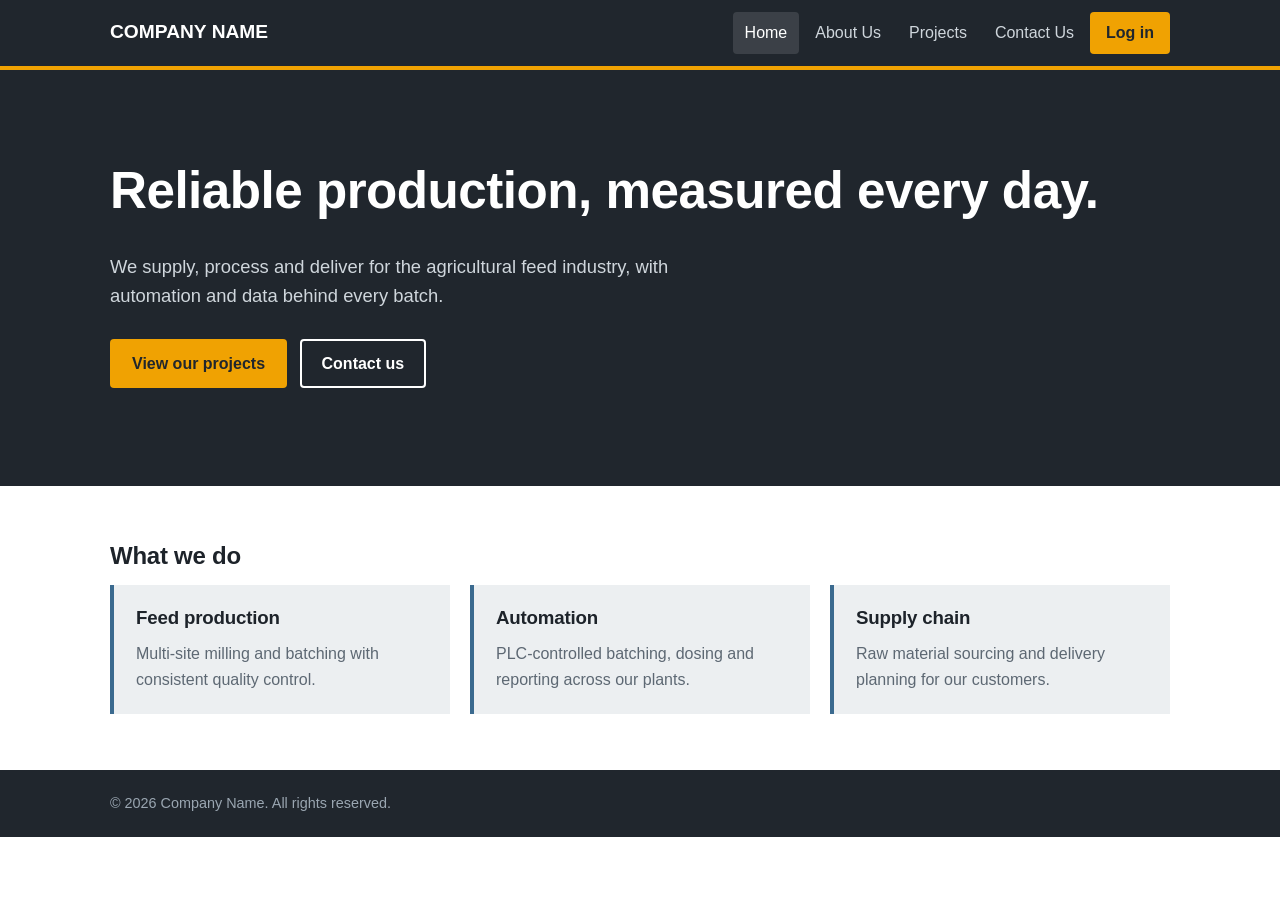
==== index.html @ 720a29c0 "Add files via upload" ====
<!DOCTYPE html>
<html lang="en">
<head>
  <meta charset="UTF-8">
  <meta name="viewport" content="width=device-width, initial-scale=1">
  <title>Home | Company Name</title>
  <link rel="stylesheet" href="css/style.css">
</head>
<body>
  <!-- Header, navigation and login window are added by js/main.js -->
  <div id="site-header"></div>

  <main>
    <section class="hero">
      <div class="container">
        <h1>Reliable production, measured every day.</h1>
        <p>We supply, process and deliver for the agricultural feed industry, with automation and data behind every batch.</p>
        <a class="btn btn-accent" href="projects.html">View our projects</a>
        <a class="btn btn-outline" href="contact.html">Contact us</a>
      </div>
    </section>

    <section class="section">
      <div class="container">
        <h2>What we do</h2>
        <div class="grid">
          <article class="card"><h3>Feed production</h3><p>Multi-site milling and batching with consistent quality control.</p></article>
          <article class="card"><h3>Automation</h3><p>PLC-controlled batching, dosing and reporting across our plants.</p></article>
          <article class="card"><h3>Supply chain</h3><p>Raw material sourcing and delivery planning for our customers.</p></article>
        </div>
      </div>
    </section>
  </main>

  <footer class="site-footer">
    <div class="container">&copy; <span id="year"></span> Company Name. All rights reserved.</div>
  </footer>

  <script src="js/login.js"></script>
  <script src="js/main.js"></script>
</body>
</html>
---- css/style.css ----
/* ===== Colours: change these to restyle the whole site ===== */
:root {
  --graphite: #20262d;
  --steel: #3b6a8f;
  --concrete: #eceff1;
  --amber: #f0a202;
  --white: #ffffff;
  --text: #1d232a;
  --muted: #5d6873;
  --line: #d3d9de;
}

* { box-sizing: border-box; }
body { margin: 0; font-family: "Segoe UI", "Helvetica Neue", Arial, sans-serif; color: var(--text); background: var(--white); line-height: 1.6; }
h1, h2, h3 { line-height: 1.2; margin: 0 0 .6em; letter-spacing: -.01em; }
h1 { font-size: clamp(2rem, 5vw, 3.2rem); }
a { color: var(--steel); }
.container { max-width: 1100px; margin: 0 auto; padding: 0 20px; }
.narrow { max-width: 720px; }
.section { padding: 56px 0; }
[hidden] { display: none !important; }

/* Header */
.site-header { background: var(--graphite); color: var(--white); border-bottom: 4px solid var(--amber); }
.header-inner { display: flex; align-items: center; justify-content: space-between; gap: 16px; flex-wrap: wrap; padding-top: 12px; padding-bottom: 12px; }
.logo { font-weight: 800; font-size: 1.2rem; color: var(--white); text-decoration: none; }
.nav { display: flex; align-items: center; gap: 4px; flex-wrap: wrap; }
.nav a { color: #cfd6dc; text-decoration: none; padding: 8px 12px; border-radius: 4px; }
.nav a:hover, .nav a.active { color: var(--white); background: rgba(255,255,255,.12); }
.nav .user { color: #9aa6b1; font-size: .85rem; margin-left: 8px; }

/* Buttons */
.btn { display: inline-block; padding: 10px 20px; border: 2px solid transparent; border-radius: 4px; font: inherit; font-weight: 600; cursor: pointer; text-decoration: none; }
.btn-accent { background: var(--amber); color: var(--graphite); }
.btn-accent:hover { background: #ffb81f; }
.btn-outline { border-color: var(--white); color: var(--white); background: transparent; }
.btn-outline:hover { background: rgba(255,255,255,.12); }
.btn-outline-dark { border-color: var(--graphite); color: var(--graphite); background: transparent; }
.btn-sm { padding: 6px 14px; }
:focus-visible { outline: 3px solid var(--amber); outline-offset: 2px; }

/* Hero and page titles */
.hero { background: var(--graphite); color: var(--white); padding: 90px 0; }
.hero p { max-width: 620px; font-size: 1.15rem; color: #cfd6dc; margin-bottom: 28px; }
.hero .btn { margin: 0 8px 8px 0; }
.page-title { background: var(--concrete); padding: 36px 0 20px; border-bottom: 1px solid var(--line); }
.page-title h1 { margin: 0; font-size: 2.2rem; }

/* Cards and grids */
.grid { display: grid; grid-template-columns: repeat(auto-fit, minmax(240px, 1fr)); gap: 20px; }
.card { background: var(--concrete); border-left: 4px solid var(--steel); padding: 22px; }
.card p { margin: 0; color: var(--muted); }
.two-col { display: grid; grid-template-columns: 1fr 1fr; gap: 40px; }

/* Forms */
.form label, .login-form label { display: block; margin-bottom: 14px; font-weight: 600; }
.form input, .form textarea, .login-form input, .filters input { display: block; width: 100%; padding: 10px; margin-top: 4px; border: 1px solid #aab4bd; border-radius: 4px; font: inherit; }
.error { color: #b3261e; margin: 0 0 12px; min-height: 1.2em; }

/* Login window */
dialog { border: 0; border-top: 4px solid var(--amber); border-radius: 4px; padding: 28px; width: min(380px, 92vw); }
dialog::backdrop { background: rgba(0,0,0,.55); }
.dialog-actions { display: flex; gap: 10px; }

/* Dashboard */
.notice { background: var(--concrete); padding: 14px 18px; border-left: 4px solid var(--amber); }
.notice.error-box { border-color: #b3261e; }
.filters { display: flex; gap: 14px; align-items: end; flex-wrap: wrap; margin-bottom: 20px; }
.filters label { font-weight: 600; font-size: .9rem; }
.kpis { display: grid; grid-template-columns: repeat(auto-fit, minmax(200px, 1fr)); gap: 16px; margin-bottom: 24px; }
.kpi { background: var(--graphite); color: var(--white); padding: 18px 20px; border-bottom: 4px solid var(--amber); }
.kpi-label { display: block; color: #9aa6b1; font-size: .85rem; }
.kpi-value { font-size: 1.7rem; font-weight: 800; }
.charts { display: grid; grid-template-columns: 2fr 1fr; gap: 20px; margin-bottom: 20px; }
.panel { border: 1px solid var(--line); padding: 18px; margin-bottom: 20px; }
.charts .panel { margin-bottom: 0; }
.panel.wide { grid-column: 1 / -1; }
.chart-box { position: relative; height: 300px; }
.table-wrap { overflow-x: auto; }
.table-wrap.tall { max-height: 420px; overflow-y: auto; }
table { width: 100%; border-collapse: collapse; font-size: .95rem; }
th, td { text-align: left; padding: 9px 12px; border-bottom: 1px solid var(--line); }
th { background: var(--concrete); position: sticky; top: 0; }
td.num, th.num { text-align: right; font-variant-numeric: tabular-nums; }
tfoot td { font-weight: 700; background: var(--concrete); }

.site-footer { background: var(--graphite); color: #9aa6b1; padding: 22px 0; font-size: .9rem; }

/* Mobile */
@media (max-width: 760px) {
  .two-col, .charts { grid-template-columns: 1fr; }
  .hero { padding: 60px 0; }
}
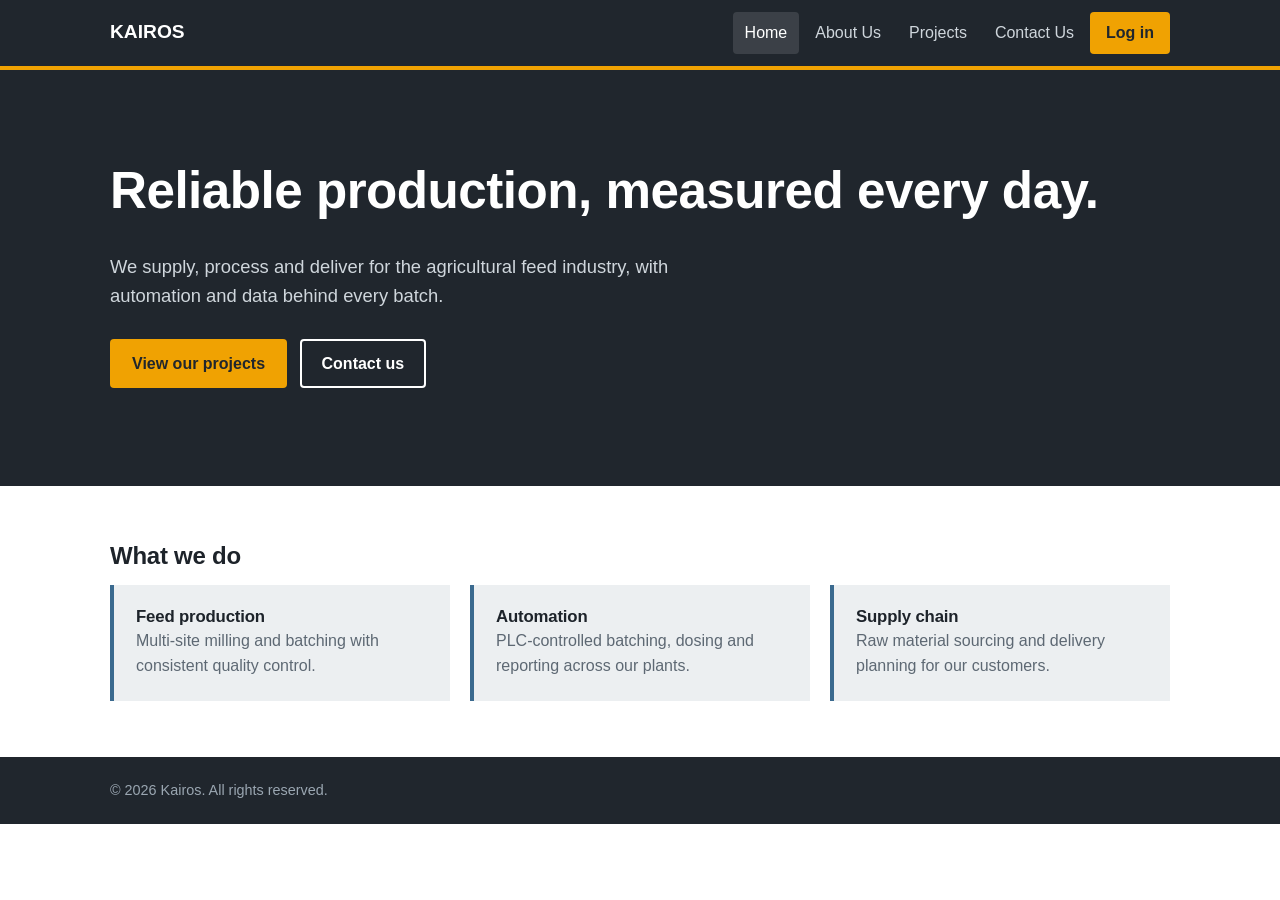
==== commit f7024f81: "Add files via upload" ====
--- a/index.html
+++ b/index.html
@@ -3,7 +3,7 @@
 <head>
   <meta charset="UTF-8">
   <meta name="viewport" content="width=device-width, initial-scale=1">
-  <title>Home | Company Name</title>
+  <title>Home | Kairos</title>
   <link rel="stylesheet" href="css/style.css">
 </head>
 <body>
@@ -33,7 +33,7 @@
   </main>
 
   <footer class="site-footer">
-    <div class="container">&copy; <span id="year"></span> Company Name. All rights reserved.</div>
+    <div class="container">&copy; <span id="year"></span> Kairos. All rights reserved.</div>
   </footer>
 
   <script src="js/login.js"></script>
--- a/css/style.css
+++ b/css/style.css
@@ -91,3 +91,9 @@
   .two-col, .charts { grid-template-columns: 1fr; }
   .hero { padding: 60px 0; }
 }
+
+/* About page: client site lists */
+.clients { background: #f7f8f9; border-top: 1px solid var(--line); }
+.site-list { margin: 0; padding-left: 18px; color: var(--muted); }
+.card h3 { font-size: 1.05rem; margin-bottom: 0; }
+.card h3 + .site-list { margin-top: 8px; }
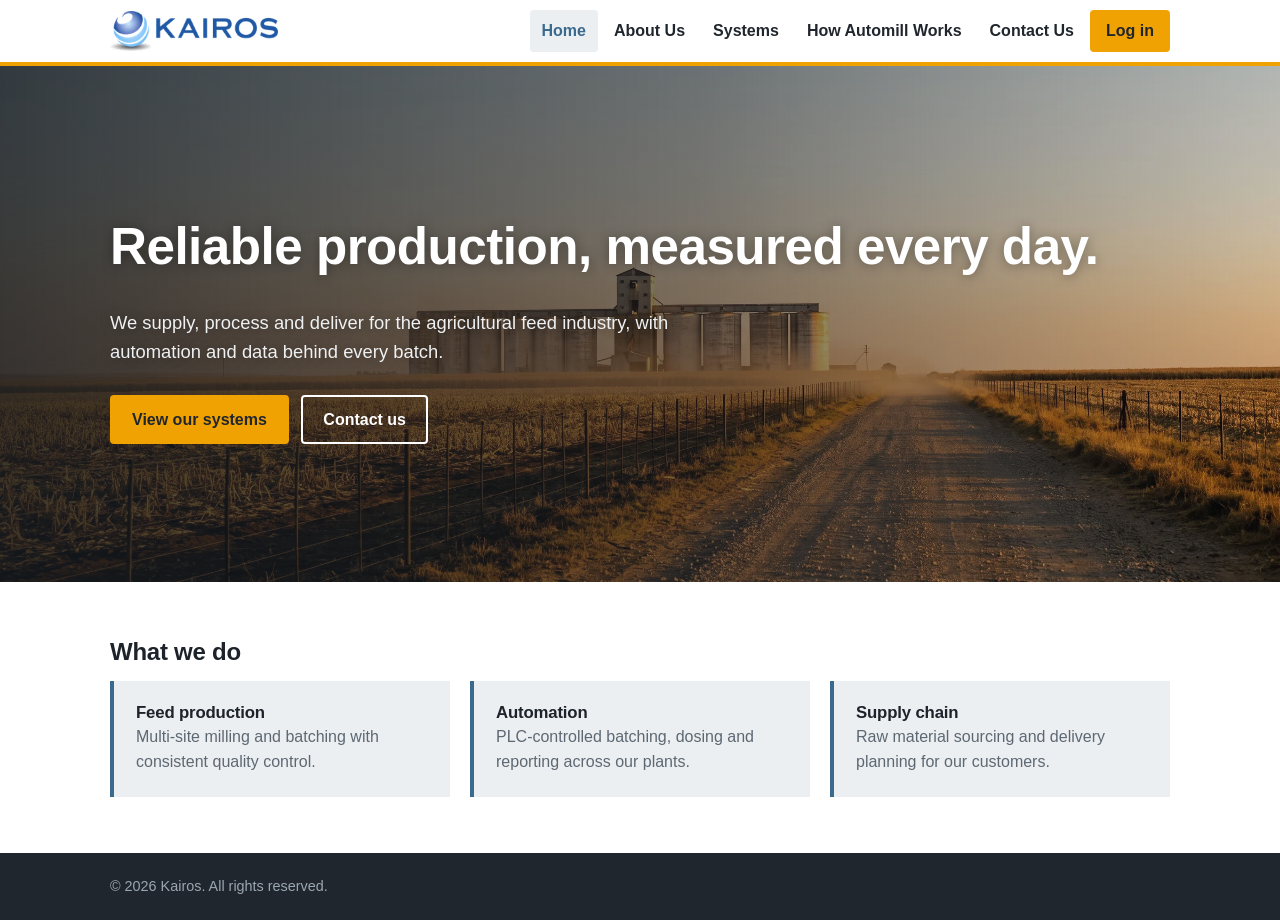
==== commit 596e4b3c: "Add files via upload" ====
--- a/index.html
+++ b/index.html
@@ -15,7 +15,7 @@
       <div class="container">
         <h1>Reliable production, measured every day.</h1>
         <p>We supply, process and deliver for the agricultural feed industry, with automation and data behind every batch.</p>
-        <a class="btn btn-accent" href="projects.html">View our projects</a>
+        <a class="btn btn-accent" href="systems.html">View our systems</a>
         <a class="btn btn-outline" href="contact.html">Contact us</a>
       </div>
     </section>
--- a/css/style.css
+++ b/css/style.css
@@ -20,14 +20,17 @@
 .section { padding: 56px 0; }
 [hidden] { display: none !important; }
 
-/* Header */
-.site-header { background: var(--graphite); color: var(--white); border-bottom: 4px solid var(--amber); }
-.header-inner { display: flex; align-items: center; justify-content: space-between; gap: 16px; flex-wrap: wrap; padding-top: 12px; padding-bottom: 12px; }
-.logo { font-weight: 800; font-size: 1.2rem; color: var(--white); text-decoration: none; }
+/* Header (white so the blue Kairos logo is clear) */
+.site-header { background: var(--white); color: var(--graphite); border-bottom: 4px solid var(--amber); }
+.header-inner { display: flex; align-items: center; justify-content: space-between; gap: 16px; flex-wrap: wrap; padding-top: 10px; padding-bottom: 10px; }
+.logo { display: block; line-height: 0; }
+.logo img { display: block; height: 40px; width: auto; }
 .nav { display: flex; align-items: center; gap: 4px; flex-wrap: wrap; }
-.nav a { color: #cfd6dc; text-decoration: none; padding: 8px 12px; border-radius: 4px; }
-.nav a:hover, .nav a.active { color: var(--white); background: rgba(255,255,255,.12); }
-.nav .user { color: #9aa6b1; font-size: .85rem; margin-left: 8px; }
+.nav a { color: var(--graphite); text-decoration: none; padding: 8px 12px; border-radius: 4px; font-weight: 600; }
+.nav a:hover, .nav a.active { background: var(--concrete); color: var(--steel); }
+.nav .user { color: var(--muted); font-size: .85rem; margin-left: 8px; }
+.site-header .btn-outline { border-color: var(--graphite); color: var(--graphite); }
+.site-header .btn-outline:hover { background: var(--concrete); }
 
 /* Buttons */
 .btn { display: inline-block; padding: 10px 20px; border: 2px solid transparent; border-radius: 4px; font: inherit; font-weight: 600; cursor: pointer; text-decoration: none; }
@@ -39,12 +42,23 @@
 .btn-sm { padding: 6px 14px; }
 :focus-visible { outline: 3px solid var(--amber); outline-offset: 2px; }
 
-/* Hero and page titles */
-.hero { background: var(--graphite); color: var(--white); padding: 90px 0; }
-.hero p { max-width: 620px; font-size: 1.15rem; color: #cfd6dc; margin-bottom: 28px; }
+/* Hero and page titles: every page uses the same photo */
+/* To change the photo, replace img/hero-background.webp (or edit the url below) */
+.hero, .page-title {
+  color: var(--white);
+  background:
+    linear-gradient(90deg, rgba(20,26,32,.82) 0%, rgba(20,26,32,.55) 55%, rgba(20,26,32,.2) 100%),
+    url("../img/hero-background.webp") center 62% / cover no-repeat;
+  background-color: var(--graphite);
+}
+.hero { padding: 150px 0 130px; }
+.hero h1, .hero p, .page-title h1, .page-title p { text-shadow: 0 1px 12px rgba(0,0,0,.35); }
+.hero p { text-shadow: 0 1px 12px rgba(0,0,0,.35); }
+.hero p { max-width: 620px; font-size: 1.15rem; color: #eef0f2; margin-bottom: 28px; }
 .hero .btn { margin: 0 8px 8px 0; }
-.page-title { background: var(--concrete); padding: 36px 0 20px; border-bottom: 1px solid var(--line); }
-.page-title h1 { margin: 0; font-size: 2.2rem; }
+.page-title { padding: 64px 0 56px; border-bottom: 4px solid var(--amber); }
+.page-title h1 { margin: 0; font-size: clamp(2rem, 4vw, 2.8rem); }
+.page-title p { margin: 10px 0 0; max-width: 620px; color: #eef0f2; font-size: 1.1rem; }
 
 /* Cards and grids */
 .grid { display: grid; grid-template-columns: repeat(auto-fit, minmax(240px, 1fr)); gap: 20px; }
@@ -89,7 +103,8 @@
 /* Mobile */
 @media (max-width: 760px) {
   .two-col, .charts { grid-template-columns: 1fr; }
-  .hero { padding: 60px 0; }
+  .hero { padding: 80px 0 70px; }
+  .page-title { padding: 44px 0 36px; }
 }
 
 /* About page: client site lists */
@@ -97,3 +112,39 @@
 .site-list { margin: 0; padding-left: 18px; color: var(--muted); }
 .card h3 { font-size: 1.05rem; margin-bottom: 0; }
 .card h3 + .site-list { margin-top: 8px; }
+
+/* Smooth jumping between sections */
+html { scroll-behavior: smooth; }
+@media (prefers-reduced-motion: reduce) { html { scroll-behavior: auto; } }
+.process, .sys { scroll-margin-top: 64px; }
+
+/* Quick-jump bar (Systems and How Automill Works pages) */
+.jump { position: sticky; top: 0; z-index: 5; background: var(--white); border-bottom: 1px solid var(--line); }
+.jump .container { display: flex; gap: 8px; overflow-x: auto; padding-top: 10px; padding-bottom: 10px; }
+.jump a { white-space: nowrap; padding: 6px 14px; border: 1px solid var(--line); border-radius: 999px; color: var(--graphite); font-weight: 600; font-size: .9rem; text-decoration: none; }
+.jump a:hover { background: var(--amber); border-color: var(--amber); }
+
+/* How Automill Works: one band per process, text over its illustration */
+.process { position: relative; color: var(--white); padding: 90px 0; background-color: #1c2a36; background-size: cover; background-position: center right; border-bottom: 1px solid rgba(255,255,255,.08); }
+.process::before { content: ""; position: absolute; inset: 0; background: linear-gradient(90deg, rgba(16,22,28,.9) 0%, rgba(16,22,28,.65) 50%, rgba(16,22,28,.1) 100%); }
+.process .container { position: relative; }
+.process h2 { font-size: clamp(1.8rem, 3.5vw, 2.4rem); margin-bottom: .3em; }
+.process .tagline { max-width: 520px; font-size: 1.2rem; color: var(--amber); font-weight: 600; margin: 0 0 14px; }
+.process ul { max-width: 500px; margin: 0; padding-left: 20px; }
+.process li { margin-bottom: 6px; }
+.process li::marker { color: var(--amber); }
+.cta { text-align: center; background: var(--concrete); }
+
+/* Systems page */
+.sys { border-top: 1px solid var(--line); }
+.sys .grid { margin-bottom: 24px; }
+.sys .card p { font-size: .95rem; }
+.ref h3 { font-size: 1rem; }
+.ref th { position: static; background: none; width: 32%; font-weight: 600; vertical-align: top; }
+.to-top { margin: 0; text-align: right; font-size: .9rem; }
+
+@media (max-width: 760px) {
+  .process { padding: 64px 0; }
+  .process::before { background: rgba(16,22,28,.78); }
+  .ref th { width: 40%; }
+}
